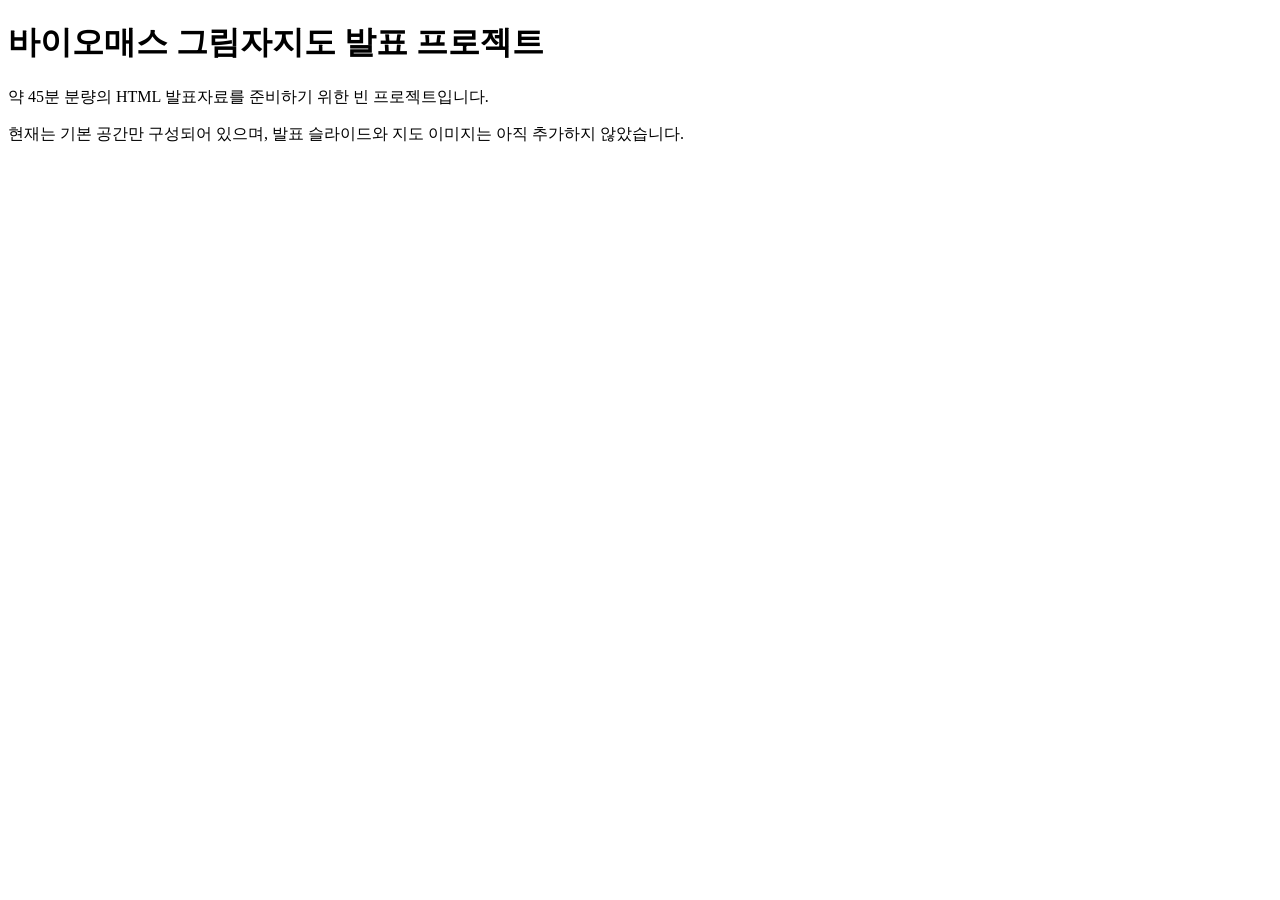
==== index.html @ 370b078d "chore: initialize empty presentation project" ====
<!doctype html>
<html lang="ko">
<head>
  <meta charset="utf-8">
  <meta name="viewport" content="width=device-width, initial-scale=1">
  <title>바이오매스 그림자지도 발표 프로젝트</title>
</head>
<body>
  <main>
    <h1>바이오매스 그림자지도 발표 프로젝트</h1>
    <p>약 45분 분량의 HTML 발표자료를 준비하기 위한 빈 프로젝트입니다.</p>
    <p>현재는 기본 공간만 구성되어 있으며, 발표 슬라이드와 지도 이미지는 아직 추가하지 않았습니다.</p>
  </main>
</body>
</html>
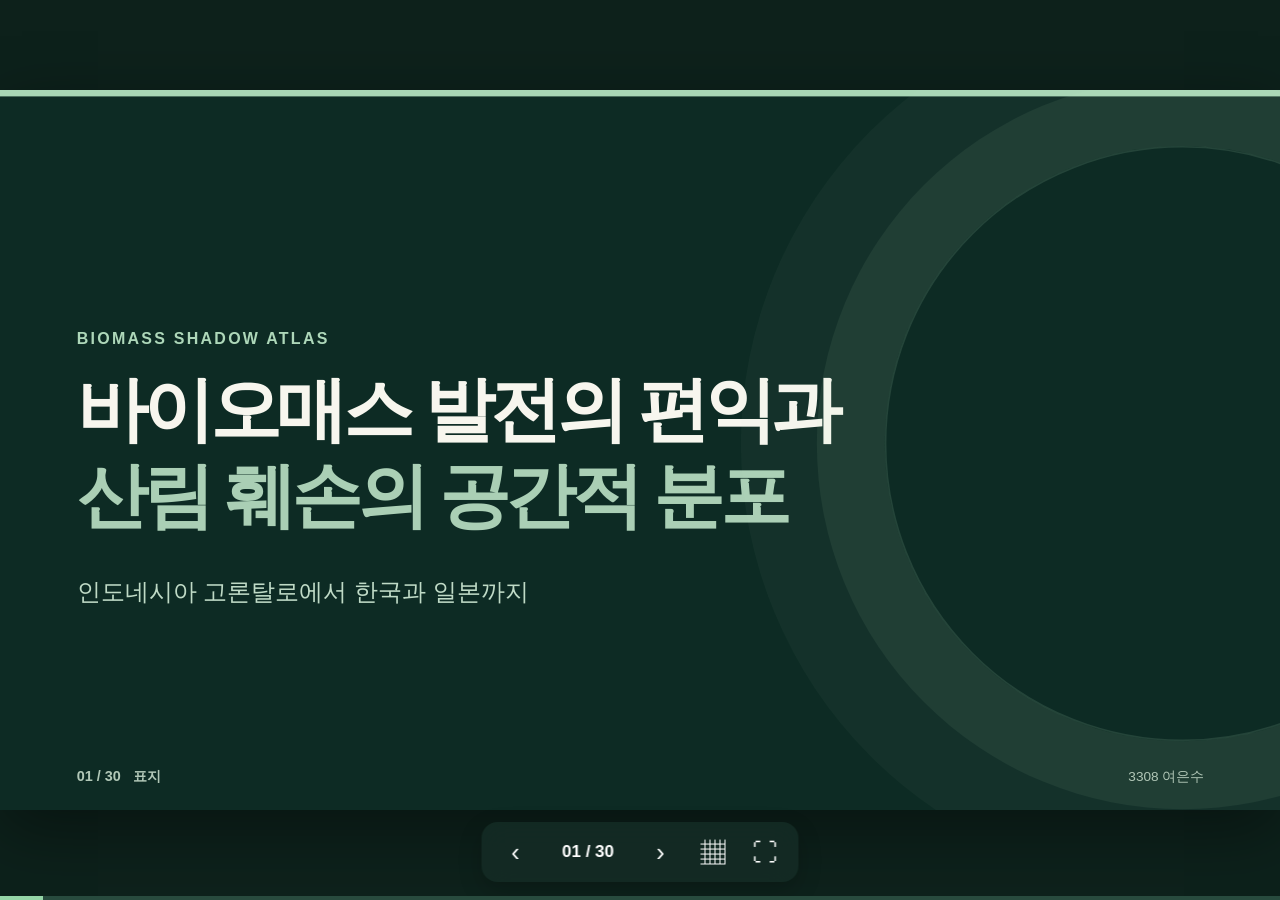
==== commit b0566b82: "wirte ppt" ====
--- a/index.html
+++ b/index.html
@@ -1,15 +1 @@
-<!doctype html>
-<html lang="ko">
-<head>
-  <meta charset="utf-8">
-  <meta name="viewport" content="width=device-width, initial-scale=1">
-  <title>바이오매스 그림자지도 발표 프로젝트</title>
-</head>
-<body>
-  <main>
-    <h1>바이오매스 그림자지도 발표 프로젝트</h1>
-    <p>약 45분 분량의 HTML 발표자료를 준비하기 위한 빈 프로젝트입니다.</p>
-    <p>현재는 기본 공간만 구성되어 있으며, 발표 슬라이드와 지도 이미지는 아직 추가하지 않았습니다.</p>
-  </main>
-</body>
-</html>
+<!doctype html><html lang="ko"><head><meta charset="utf-8"><meta name="viewport" content="width=device-width,initial-scale=1"><meta name="theme-color" content="#102e26"><title>바이오매스 발전의 편익과 산림 훼손의 공간적 분포</title><link rel="stylesheet" href="css/presentation.css"></head><body><main id="stage"><div id="deck" aria-live="polite"></div></main><nav id="nav" aria-label="슬라이드 이동"><button id="prev" title="이전 슬라이드" aria-label="이전">‹</button><span id="counter">01 / 30</span><button id="next" title="다음 슬라이드" aria-label="다음">›</button><button id="all" title="슬라이드 목록 (O)" aria-label="슬라이드 목록">▦</button><button id="fullscreen" title="전체화면 (F)" aria-label="전체화면">⛶</button></nav><div id="progress"><div id="bar"></div></div><section id="overview" aria-label="슬라이드 목록"><header><span>전체 슬라이드</span><button id="close" aria-label="닫기">닫기 ×</button></header><div id="tiles"></div></section><script src="js/slides.js"></script><script src="js/presentation.js"></script></body></html>
--- a/css/presentation.css
+++ b/css/presentation.css
@@ -0,0 +1 @@
+:root{--u:8px;--forest:#164b3b;--night:#0d2b24;--paper:#f6f7f2;--ink:#17372e;--muted:#64796e;--border:#dce7de;--orange:#bb6647;--blue:#437f9c}*{box-sizing:border-box}html,body{width:100%;height:100%;margin:0;overflow:hidden}body{background:#0d211b;font-family:Pretendard,"Noto Sans KR","Malgun Gothic",sans-serif;color:var(--ink)}button{font:inherit}#stage{width:1600px;height:900px;position:absolute;left:50%;top:50%;transform:translate(-50%,-50%) scale(var(--scale,1));transform-origin:center;background:var(--paper);overflow:hidden;box-shadow:0 24px 80px #0006}#deck{height:100%;position:relative}.slide{position:absolute;inset:0;visibility:hidden;opacity:0;transform:translateX(24px);transition:opacity .3s,transform .3s,visibility .3s;background:var(--paper);overflow:hidden}.slide.active{visibility:visible;opacity:1;transform:none;z-index:1}.slide::before{content:"";position:absolute;left:0;right:0;top:0;height:8px;background:var(--forest)}.slide.dark{color:#f7f6ee;background:var(--night)}.slide.dark::before{background:#a8d6b5}.inner{height:100%;padding:72px 96px 64px;display:flex;flex-direction:column}.eyebrow{font-size:20px;letter-spacing:.14em;font-weight:800;color:var(--forest);margin-bottom:24px}.dark .eyebrow{color:#add7b9}.title{font-size:60px;line-height:1.17;letter-spacing:-.05em;font-weight:850;margin:0}.subtitle{font-size:28px;line-height:1.42;color:var(--muted);margin:24px 0 0}.dark .subtitle{color:#bbd3c2}.content{flex:1;min-height:0;display:flex;flex-direction:column;justify-content:center;margin-top:40px}.foot{position:absolute;left:96px;bottom:30px;font-size:18px;color:#73897d;font-weight:650}.source{position:absolute;bottom:30px;right:96px;font-size:17px;color:#7e8c83;text-align:right}.dark .foot,.dark .source{color:#b1c7b7}.big{font-size:88px;font-weight:850;line-height:1.23;letter-spacing:-.055em}.big.small{font-size:72px}.orange{color:var(--orange)}.dark .orange{color:#f0ac81}.green{color:var(--forest)}.dark .green{color:#b7ddb9}.grid{display:grid;gap:24px}.cols2{grid-template-columns:repeat(2,minmax(0,1fr))}.cols3{grid-template-columns:repeat(3,minmax(0,1fr))}.cols4{grid-template-columns:repeat(4,minmax(0,1fr))}.card{background:white;border:2px solid var(--border);border-radius:24px;padding:36px;min-height:204px;display:flex;flex-direction:column;justify-content:space-between}.card h3{font-size:34px;margin:0 0 24px;line-height:1.25;letter-spacing:-.035em}.card p{font-size:26px;line-height:1.38;color:var(--muted);margin:0}.card .value{font-size:80px;letter-spacing:-.06em;font-weight:850;color:var(--forest)}.card.em{background:var(--forest);color:white;border-color:var(--forest)}.card.em p,.card.em .value{color:#f4f7ef}.card .small{font-size:19px;font-weight:700;color:#758d80}.dark .card{background:#20483c;border-color:#406454}.dark .card p{color:#bed8c6}.two{display:grid;grid-template-columns:1fr 1fr;gap:32px;height:100%;min-height:0}.two.wide{grid-template-columns:1.25fr .75fr}.panel{border-radius:24px;padding:40px;background:#e7efe7;display:flex;flex-direction:column;justify-content:center;gap:24px}.panel.white{background:white;border:2px solid var(--border)}.panel.darkpanel{background:#245042;color:white}.panel h3{font-size:38px;margin:0;letter-spacing:-.04em}.panel p{font-size:29px;line-height:1.45;margin:0}.panel .tag{font-size:21px;font-weight:800;color:var(--forest)}.panel.darkpanel .tag{color:#afd5bc}.dark .panel{background:#245244}.dark .panel.white{background:#20473b}.dark .panel p{color:#d1dfd2}.figure{height:100%;min-height:0;border-radius:24px;position:relative;overflow:hidden;background:#e2eee3;border:2px solid #cee0d1}.figure img{position:absolute;width:100%;height:100%;inset:0;object-fit:contain;background:#fff;display:none}.figure.loaded img{display:block}.figure.loaded .fallback{display:none}.fallback{height:100%;display:flex;flex-direction:column;justify-content:center;align-items:center;padding:48px;gap:32px;background:radial-gradient(circle at 30% 30%,#e7f1e4 0%,#c9e1d0 70%,#bcd6c4 100%);text-align:center}.fallback .mapmark{font-size:88px;line-height:1}.fallback b{font-size:38px;letter-spacing:-.04em}.fallback small{font-size:23px;color:#557965;line-height:1.4}.maparea{display:grid;grid-template-columns:1.35fr .65fr;gap:32px;flex:1;min-height:0}.maparea .stack{display:flex;flex-direction:column;justify-content:center;gap:24px}.stack .card{min-height:170px;padding:30px}.stack .card h3{font-size:32px;margin:0 0 16px}.stack .card p{font-size:25px}.route{display:flex;align-items:center;justify-content:space-around;gap:18px;width:100%;font-size:25px}.route span{background:#fff;border-radius:16px;padding:24px 28px;font-weight:850;box-shadow:0 8px 20px #2a634624}.route i{width:90px;height:0;border-top:6px dashed var(--blue);position:relative}.route i:after{content:"";border:12px solid transparent;border-left-color:var(--blue);position:absolute;right:-19px;top:-15px}.steps{display:flex;gap:16px;align-items:stretch}.steps .card{flex:1;padding:28px 22px;min-height:230px}.steps h3{font-size:29px}.steps p{font-size:22px}.step-arrow{align-self:center;font-size:32px;color:var(--orange)}.question{display:flex;align-items:center;border-bottom:2px solid var(--border);padding:20px 0;gap:32px}.question b{color:var(--orange);font-size:29px;min-width:65px}.question span{font-size:37px;font-weight:750;line-height:1.3}.lead{font-size:36px;font-weight:720;line-height:1.43;letter-spacing:-.03em}.ribbon{background:#d8e8dc;border-left:8px solid var(--forest);border-radius:0 18px 18px 0;padding:32px;font-size:30px;font-weight:750}.compare{display:grid;grid-template-columns:1fr 96px 1fr;gap:16px;height:100%;align-items:center}.compare .versus{text-align:center;font-size:44px;color:var(--orange);font-weight:900}.compare .panel{height:100%}.compare .panel p{font-size:32px}.statline{display:flex;gap:24px;align-items:stretch}.statline .card{flex:1;min-height:250px}.timebar{display:grid;grid-template-columns:230px 1fr;gap:24px;align-items:center;margin:18px 0}.timebar .label{font-size:28px;font-weight:800}.timebar .bar{padding:24px 32px;background:#dae9dd;border-radius:16px;font-size:27px;font-weight:750}.timebar:nth-child(even) .bar{background:#f2e0d1}.table{display:grid;grid-template-columns:1.1fr 1fr 1fr;gap:6px;border-radius:18px;overflow:hidden;background:#c5d8cc;border:6px solid #c5d8cc}.table>div{padding:23px 30px;background:white;font-size:27px;display:flex;align-items:center}.table .head{background:var(--forest);color:#fff;font-weight:850}.table .key{font-weight:800}.policy{display:grid;grid-template-columns:100px 1fr;gap:24px;align-items:center;background:#fff;border-radius:20px;border:2px solid var(--border);padding:26px 32px;margin-bottom:16px}.policy b{width:70px;height:70px;display:grid;place-items:center;background:#dcece0;border-radius:50%;font-size:28px;color:var(--forest)}.policy span{font-size:32px;font-weight:770}.cycle{display:grid;grid-template-columns:repeat(4,1fr);gap:20px}.cycle>div{background:#fff;border:2px solid var(--border);border-radius:20px;padding:40px 20px;text-align:center;font-size:29px;font-weight:790}.cycle small{display:block;font-size:23px;color:var(--muted);margin-top:22px}.numline{font-size:115px;font-weight:900;color:var(--forest);letter-spacing:-.07em}.dark .numline{color:#bfdec6}.ending{display:flex;justify-content:center;flex-direction:column;height:100%}.ending .big{max-width:1300px}.cover{height:100%;display:flex;flex-direction:column;justify-content:center}.cover h1{font-size:89px;line-height:1.2;letter-spacing:-.067em;margin:0;max-width:1300px}.cover p{font-size:30px;margin:48px 0 0;color:#bfdac6}.cover:after{content:"";position:absolute;width:740px;height:740px;border-radius:50%;border:2px solid #b9e5c422;right:-250px;top:70px;box-shadow:0 0 0 85px #b9e5c411,0 0 0 180px #b9e5c409}.graph{height:100%;border-radius:24px;background:#fff;border:2px solid var(--border);padding:24px}.graph svg{width:100%;height:100%}.graph text{font:24px sans-serif;fill:#557665}.graph .axis{stroke:#8ba698;stroke-width:3}.graph .line1{fill:none;stroke:#bf7251;stroke-width:8}.graph .line2{fill:none;stroke:#2f8873;stroke-width:8}.graph .gridline{stroke:#dce4dc;stroke-width:2;stroke-dasharray:6 12}#nav{position:fixed;z-index:1000;bottom:18px;left:50%;transform:translateX(-50%);display:flex;align-items:center;gap:8px;padding:8px 12px;background:#142b25e8;color:white;border-radius:16px;backdrop-filter:blur(15px);box-shadow:0 8px 24px #0003}#nav button{width:44px;height:44px;border:0;border-radius:10px;background:transparent;color:#fff;font-size:25px;cursor:pointer}#nav button:hover{background:#ffffff26}#counter{font-size:17px;font-weight:750;min-width:85px;text-align:center;font-variant-numeric:tabular-nums}#progress{position:fixed;bottom:0;width:100%;height:4px;background:#284b3e;z-index:1001}#bar{height:100%;width:0;background:#95d5a7;transition:width .2s}#overview{position:fixed;inset:0;display:none;z-index:2000;background:#0e251fea;overflow:auto;padding:50px 65px}#overview.open{display:block}#overview>header{display:flex;align-items:center;justify-content:space-between;color:#fff;margin-bottom:30px;font-size:28px;font-weight:800}#tiles{display:grid;grid-template-columns:repeat(auto-fit,minmax(245px,1fr));gap:16px}.tile{border:2px solid transparent;background:#f5f7f1;border-radius:16px;padding:20px;min-height:135px;text-align:left;cursor:pointer;font-size:23px;font-weight:780;color:var(--ink)}.tile span{display:block;font-size:18px;color:var(--orange);margin-bottom:12px}.tile.selected{border-color:#df9b6f}@media(prefers-reduced-motion:reduce){.slide,#bar{transition:none}}@media print{@page{size:16in 9in;margin:0}html,body{overflow:visible;background:white}#stage{position:static;transform:none!important;width:1600px;height:auto;overflow:visible;box-shadow:none}#deck{height:auto}.slide{position:relative;visibility:visible;opacity:1;transform:none;page-break-after:always;break-after:page;width:1600px;height:900px;print-color-adjust:exact;-webkit-print-color-adjust:exact}#nav,#progress,#overview{display:none!important}}
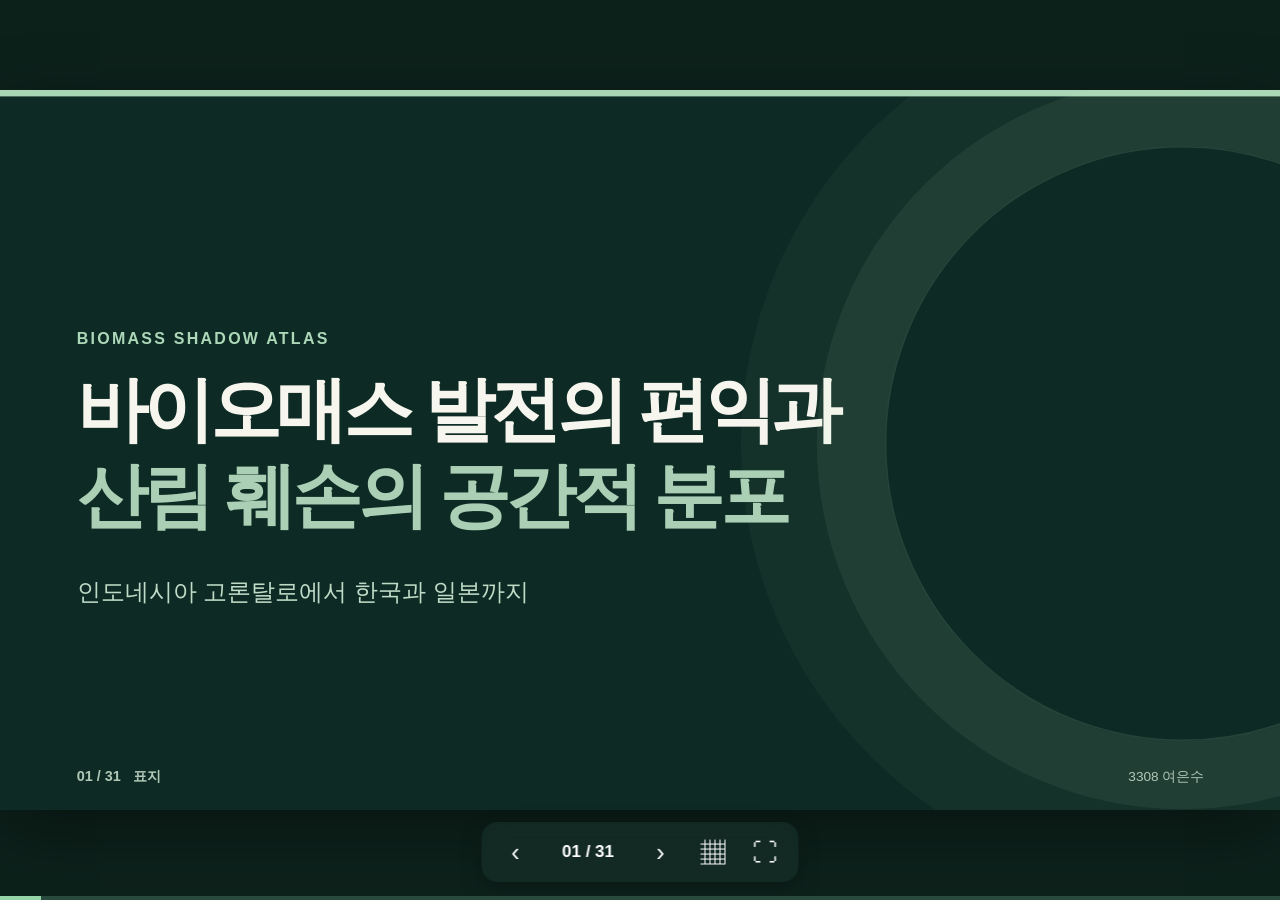
==== commit bdce2609: "Explain presentation evidence and add references" ====
--- a/index.html
+++ b/index.html
@@ -1 +1 @@
-<!doctype html><html lang="ko"><head><meta charset="utf-8"><meta name="viewport" content="width=device-width,initial-scale=1"><meta name="theme-color" content="#102e26"><title>바이오매스 발전의 편익과 산림 훼손의 공간적 분포</title><link rel="stylesheet" href="css/presentation.css"></head><body><main id="stage"><div id="deck" aria-live="polite"></div></main><nav id="nav" aria-label="슬라이드 이동"><button id="prev" title="이전 슬라이드" aria-label="이전">‹</button><span id="counter">01 / 30</span><button id="next" title="다음 슬라이드" aria-label="다음">›</button><button id="all" title="슬라이드 목록 (O)" aria-label="슬라이드 목록">▦</button><button id="fullscreen" title="전체화면 (F)" aria-label="전체화면">⛶</button></nav><div id="progress"><div id="bar"></div></div><section id="overview" aria-label="슬라이드 목록"><header><span>전체 슬라이드</span><button id="close" aria-label="닫기">닫기 ×</button></header><div id="tiles"></div></section><script src="js/slides.js"></script><script src="js/presentation.js"></script></body></html>
+<!doctype html><html lang="ko"><head><meta charset="utf-8"><meta name="viewport" content="width=device-width,initial-scale=1"><meta name="theme-color" content="#102e26"><title>바이오매스 발전의 편익과 산림 훼손의 공간적 분포</title><link rel="stylesheet" href="css/presentation.css"></head><body><main id="stage"><div id="deck" aria-live="polite"></div></main><nav id="nav" aria-label="슬라이드 이동"><button id="prev" title="이전 슬라이드" aria-label="이전">‹</button><span id="counter">01 / 31</span><button id="next" title="다음 슬라이드" aria-label="다음">›</button><button id="all" title="슬라이드 목록 (O)" aria-label="슬라이드 목록">▦</button><button id="fullscreen" title="전체화면 (F)" aria-label="전체화면">⛶</button></nav><div id="progress"><div id="bar"></div></div><section id="overview" aria-label="슬라이드 목록"><header><span>전체 슬라이드</span><button id="close" aria-label="닫기">닫기 ×</button></header><div id="tiles"></div></section><script src="js/slides.js"></script><script src="js/presentation.js"></script></body></html>
--- a/css/presentation.css
+++ b/css/presentation.css
@@ -1 +1,51 @@
 :root{--u:8px;--forest:#164b3b;--night:#0d2b24;--paper:#f6f7f2;--ink:#17372e;--muted:#64796e;--border:#dce7de;--orange:#bb6647;--blue:#437f9c}*{box-sizing:border-box}html,body{width:100%;height:100%;margin:0;overflow:hidden}body{background:#0d211b;font-family:Pretendard,"Noto Sans KR","Malgun Gothic",sans-serif;color:var(--ink)}button{font:inherit}#stage{width:1600px;height:900px;position:absolute;left:50%;top:50%;transform:translate(-50%,-50%) scale(var(--scale,1));transform-origin:center;background:var(--paper);overflow:hidden;box-shadow:0 24px 80px #0006}#deck{height:100%;position:relative}.slide{position:absolute;inset:0;visibility:hidden;opacity:0;transform:translateX(24px);transition:opacity .3s,transform .3s,visibility .3s;background:var(--paper);overflow:hidden}.slide.active{visibility:visible;opacity:1;transform:none;z-index:1}.slide::before{content:"";position:absolute;left:0;right:0;top:0;height:8px;background:var(--forest)}.slide.dark{color:#f7f6ee;background:var(--night)}.slide.dark::before{background:#a8d6b5}.inner{height:100%;padding:72px 96px 64px;display:flex;flex-direction:column}.eyebrow{font-size:20px;letter-spacing:.14em;font-weight:800;color:var(--forest);margin-bottom:24px}.dark .eyebrow{color:#add7b9}.title{font-size:60px;line-height:1.17;letter-spacing:-.05em;font-weight:850;margin:0}.subtitle{font-size:28px;line-height:1.42;color:var(--muted);margin:24px 0 0}.dark .subtitle{color:#bbd3c2}.content{flex:1;min-height:0;display:flex;flex-direction:column;justify-content:center;margin-top:40px}.foot{position:absolute;left:96px;bottom:30px;font-size:18px;color:#73897d;font-weight:650}.source{position:absolute;bottom:30px;right:96px;font-size:17px;color:#7e8c83;text-align:right}.dark .foot,.dark .source{color:#b1c7b7}.big{font-size:88px;font-weight:850;line-height:1.23;letter-spacing:-.055em}.big.small{font-size:72px}.orange{color:var(--orange)}.dark .orange{color:#f0ac81}.green{color:var(--forest)}.dark .green{color:#b7ddb9}.grid{display:grid;gap:24px}.cols2{grid-template-columns:repeat(2,minmax(0,1fr))}.cols3{grid-template-columns:repeat(3,minmax(0,1fr))}.cols4{grid-template-columns:repeat(4,minmax(0,1fr))}.card{background:white;border:2px solid var(--border);border-radius:24px;padding:36px;min-height:204px;display:flex;flex-direction:column;justify-content:space-between}.card h3{font-size:34px;margin:0 0 24px;line-height:1.25;letter-spacing:-.035em}.card p{font-size:26px;line-height:1.38;color:var(--muted);margin:0}.card .value{font-size:80px;letter-spacing:-.06em;font-weight:850;color:var(--forest)}.card.em{background:var(--forest);color:white;border-color:var(--forest)}.card.em p,.card.em .value{color:#f4f7ef}.card .small{font-size:19px;font-weight:700;color:#758d80}.dark .card{background:#20483c;border-color:#406454}.dark .card p{color:#bed8c6}.two{display:grid;grid-template-columns:1fr 1fr;gap:32px;height:100%;min-height:0}.two.wide{grid-template-columns:1.25fr .75fr}.panel{border-radius:24px;padding:40px;background:#e7efe7;display:flex;flex-direction:column;justify-content:center;gap:24px}.panel.white{background:white;border:2px solid var(--border)}.panel.darkpanel{background:#245042;color:white}.panel h3{font-size:38px;margin:0;letter-spacing:-.04em}.panel p{font-size:29px;line-height:1.45;margin:0}.panel .tag{font-size:21px;font-weight:800;color:var(--forest)}.panel.darkpanel .tag{color:#afd5bc}.dark .panel{background:#245244}.dark .panel.white{background:#20473b}.dark .panel p{color:#d1dfd2}.figure{height:100%;min-height:0;border-radius:24px;position:relative;overflow:hidden;background:#e2eee3;border:2px solid #cee0d1}.figure img{position:absolute;width:100%;height:100%;inset:0;object-fit:contain;background:#fff;display:none}.figure.loaded img{display:block}.figure.loaded .fallback{display:none}.fallback{height:100%;display:flex;flex-direction:column;justify-content:center;align-items:center;padding:48px;gap:32px;background:radial-gradient(circle at 30% 30%,#e7f1e4 0%,#c9e1d0 70%,#bcd6c4 100%);text-align:center}.fallback .mapmark{font-size:88px;line-height:1}.fallback b{font-size:38px;letter-spacing:-.04em}.fallback small{font-size:23px;color:#557965;line-height:1.4}.maparea{display:grid;grid-template-columns:1.35fr .65fr;gap:32px;flex:1;min-height:0}.maparea .stack{display:flex;flex-direction:column;justify-content:center;gap:24px}.stack .card{min-height:170px;padding:30px}.stack .card h3{font-size:32px;margin:0 0 16px}.stack .card p{font-size:25px}.route{display:flex;align-items:center;justify-content:space-around;gap:18px;width:100%;font-size:25px}.route span{background:#fff;border-radius:16px;padding:24px 28px;font-weight:850;box-shadow:0 8px 20px #2a634624}.route i{width:90px;height:0;border-top:6px dashed var(--blue);position:relative}.route i:after{content:"";border:12px solid transparent;border-left-color:var(--blue);position:absolute;right:-19px;top:-15px}.steps{display:flex;gap:16px;align-items:stretch}.steps .card{flex:1;padding:28px 22px;min-height:230px}.steps h3{font-size:29px}.steps p{font-size:22px}.step-arrow{align-self:center;font-size:32px;color:var(--orange)}.question{display:flex;align-items:center;border-bottom:2px solid var(--border);padding:20px 0;gap:32px}.question b{color:var(--orange);font-size:29px;min-width:65px}.question span{font-size:37px;font-weight:750;line-height:1.3}.lead{font-size:36px;font-weight:720;line-height:1.43;letter-spacing:-.03em}.ribbon{background:#d8e8dc;border-left:8px solid var(--forest);border-radius:0 18px 18px 0;padding:32px;font-size:30px;font-weight:750}.compare{display:grid;grid-template-columns:1fr 96px 1fr;gap:16px;height:100%;align-items:center}.compare .versus{text-align:center;font-size:44px;color:var(--orange);font-weight:900}.compare .panel{height:100%}.compare .panel p{font-size:32px}.statline{display:flex;gap:24px;align-items:stretch}.statline .card{flex:1;min-height:250px}.timebar{display:grid;grid-template-columns:230px 1fr;gap:24px;align-items:center;margin:18px 0}.timebar .label{font-size:28px;font-weight:800}.timebar .bar{padding:24px 32px;background:#dae9dd;border-radius:16px;font-size:27px;font-weight:750}.timebar:nth-child(even) .bar{background:#f2e0d1}.table{display:grid;grid-template-columns:1.1fr 1fr 1fr;gap:6px;border-radius:18px;overflow:hidden;background:#c5d8cc;border:6px solid #c5d8cc}.table>div{padding:23px 30px;background:white;font-size:27px;display:flex;align-items:center}.table .head{background:var(--forest);color:#fff;font-weight:850}.table .key{font-weight:800}.policy{display:grid;grid-template-columns:100px 1fr;gap:24px;align-items:center;background:#fff;border-radius:20px;border:2px solid var(--border);padding:26px 32px;margin-bottom:16px}.policy b{width:70px;height:70px;display:grid;place-items:center;background:#dcece0;border-radius:50%;font-size:28px;color:var(--forest)}.policy span{font-size:32px;font-weight:770}.cycle{display:grid;grid-template-columns:repeat(4,1fr);gap:20px}.cycle>div{background:#fff;border:2px solid var(--border);border-radius:20px;padding:40px 20px;text-align:center;font-size:29px;font-weight:790}.cycle small{display:block;font-size:23px;color:var(--muted);margin-top:22px}.numline{font-size:115px;font-weight:900;color:var(--forest);letter-spacing:-.07em}.dark .numline{color:#bfdec6}.ending{display:flex;justify-content:center;flex-direction:column;height:100%}.ending .big{max-width:1300px}.cover{height:100%;display:flex;flex-direction:column;justify-content:center}.cover h1{font-size:89px;line-height:1.2;letter-spacing:-.067em;margin:0;max-width:1300px}.cover p{font-size:30px;margin:48px 0 0;color:#bfdac6}.cover:after{content:"";position:absolute;width:740px;height:740px;border-radius:50%;border:2px solid #b9e5c422;right:-250px;top:70px;box-shadow:0 0 0 85px #b9e5c411,0 0 0 180px #b9e5c409}.graph{height:100%;border-radius:24px;background:#fff;border:2px solid var(--border);padding:24px}.graph svg{width:100%;height:100%}.graph text{font:24px sans-serif;fill:#557665}.graph .axis{stroke:#8ba698;stroke-width:3}.graph .line1{fill:none;stroke:#bf7251;stroke-width:8}.graph .line2{fill:none;stroke:#2f8873;stroke-width:8}.graph .gridline{stroke:#dce4dc;stroke-width:2;stroke-dasharray:6 12}#nav{position:fixed;z-index:1000;bottom:18px;left:50%;transform:translateX(-50%);display:flex;align-items:center;gap:8px;padding:8px 12px;background:#142b25e8;color:white;border-radius:16px;backdrop-filter:blur(15px);box-shadow:0 8px 24px #0003}#nav button{width:44px;height:44px;border:0;border-radius:10px;background:transparent;color:#fff;font-size:25px;cursor:pointer}#nav button:hover{background:#ffffff26}#counter{font-size:17px;font-weight:750;min-width:85px;text-align:center;font-variant-numeric:tabular-nums}#progress{position:fixed;bottom:0;width:100%;height:4px;background:#284b3e;z-index:1001}#bar{height:100%;width:0;background:#95d5a7;transition:width .2s}#overview{position:fixed;inset:0;display:none;z-index:2000;background:#0e251fea;overflow:auto;padding:50px 65px}#overview.open{display:block}#overview>header{display:flex;align-items:center;justify-content:space-between;color:#fff;margin-bottom:30px;font-size:28px;font-weight:800}#tiles{display:grid;grid-template-columns:repeat(auto-fit,minmax(245px,1fr));gap:16px}.tile{border:2px solid transparent;background:#f5f7f1;border-radius:16px;padding:20px;min-height:135px;text-align:left;cursor:pointer;font-size:23px;font-weight:780;color:var(--ink)}.tile span{display:block;font-size:18px;color:var(--orange);margin-bottom:12px}.tile.selected{border-color:#df9b6f}@media(prefers-reduced-motion:reduce){.slide,#bar{transition:none}}@media print{@page{size:16in 9in;margin:0}html,body{overflow:visible;background:white}#stage{position:static;transform:none!important;width:1600px;height:auto;overflow:visible;box-shadow:none}#deck{height:auto}.slide{position:relative;visibility:visible;opacity:1;transform:none;page-break-after:always;break-after:page;width:1600px;height:900px;print-color-adjust:exact;-webkit-print-color-adjust:exact}#nav,#progress,#overview{display:none!important}}
+
+/* Maps retain their original 16:9 canvas and all map labels. */
+.figure{margin:0;min-width:0;background:#f5f2e9}
+.figure img{background:#f5f2e9}
+.mapframe{flex:1;min-height:0;display:flex;flex-direction:column;gap:16px}
+.mapframe>.figure{flex:1}
+.material-caption{display:grid;gap:8px;font-size:26px;line-height:1.4;text-align:center}
+.material-caption p{margin:0}
+.material-caption b{color:var(--forest);margin-right:8px}
+.graph{flex:1;min-height:0}
+.graph+.material-caption{margin-top:16px}
+.maptabs{display:flex;gap:16px;justify-content:center}
+.maptabs button{border:2px solid var(--forest);border-radius:8px;padding:8px 24px;font-size:28px;font-weight:750;background:white;color:var(--forest);cursor:pointer}
+.maptabs button[aria-pressed="true"]{background:var(--forest);color:white}
+.maptabs button:focus-visible{outline:4px solid var(--orange);outline-offset:4px}
+.mapviews{flex:1;min-height:0;position:relative}
+.mapview{height:100%}
+.mapview[hidden]{display:none}
+.slide:has(.mapframe) .inner{padding:40px 64px 64px}
+.slide:has(.mapframe) .eyebrow{font-size:24px;margin-bottom:16px}
+.slide:has(.mapframe) .title{font-size:56px}
+.slide:has(.mapframe) .content{margin-top:24px}
+@media print{.maptabs{display:none}.mapviews{display:flex;gap:16px}.mapview,.mapview[hidden]{display:block;flex:1;min-width:0}}
+
+/* Short speaking points: a consistent 8px spacing scale. */
+.bullet-list{display:flex;flex-direction:column;gap:16px;list-style:none;margin:24px 0 0;padding:0;max-width:1280px}
+.bullet-list li{position:relative;padding-left:32px;font-size:29px;line-height:1.38;font-weight:670;letter-spacing:-.025em}
+.bullet-list li::before{content:"-";position:absolute;left:0;top:0;color:var(--orange);font-weight:850}
+.bullet-list.inline{display:grid;grid-template-columns:1fr 1fr;column-gap:48px;row-gap:16px;margin-top:24px}
+.bullet-list.compact{gap:16px;margin:0}
+.bullet-list.compact li{font-size:25px;line-height:1.35;padding-left:24px;font-weight:620;color:var(--muted)}
+.bullet-list.panel-list{gap:24px;margin:8px 0 0}
+.bullet-list.panel-list li{font-size:29px;line-height:1.4}
+.panel.darkpanel .bullet-list li{color:#edf5ee}
+.panel.darkpanel .bullet-list li::before{color:#a8d6b5}
+.slide-question{font-size:30px;line-height:1.4;font-weight:800;color:var(--forest);background:#e1ece3;border-left:8px solid var(--forest);border-radius:0 16px 16px 0;padding:24px 32px;margin-top:32px;letter-spacing:-.035em}
+.metric-caption{font-size:26px!important;color:var(--muted)}
+.dark .bullet-list li{color:#e5f0e7}
+.dark .slide-question{background:#234b3c;color:#eaf4eb;border-color:#a8d6b5}
+@media print{.bullet-list,.slide-question{break-inside:avoid}}
+
+.references{display:grid;grid-template-columns:repeat(2,minmax(0,1fr));gap:24px 32px}
+.reference-group{padding:24px 32px;background:#fff;border:2px solid var(--border);border-radius:24px}
+.reference-group h3{margin:0 0 16px;font-size:32px;color:var(--forest)}
+.reference-group ul{display:grid;gap:16px;margin:0;padding:0;list-style:none}
+.reference-group a,.reference-group li span{display:block}
+.references a{color:var(--forest);font-weight:800;text-underline-offset:4px}
+.reference-group a{font-size:26px;line-height:1.3}
+.reference-group li span,.reference-detail{font-size:24px;line-height:1.35;color:var(--muted)}
+.reference-detail{grid-column:1/-1;margin:0;text-align:center}
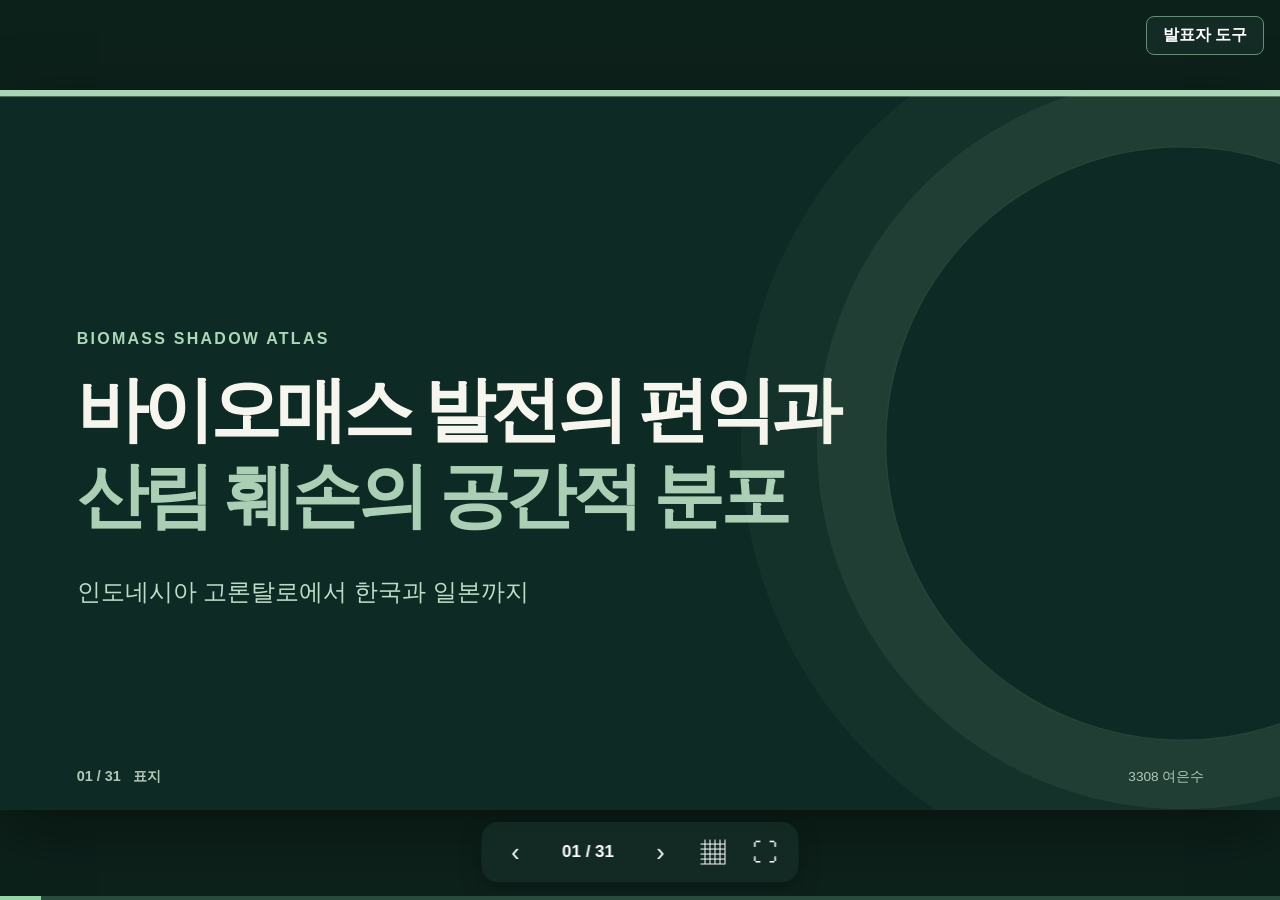
==== commit a24fe38a: "Add synchronized presenter view with local speaker notes" ====
--- a/index.html
+++ b/index.html
@@ -1 +1,31 @@
-<!doctype html><html lang="ko"><head><meta charset="utf-8"><meta name="viewport" content="width=device-width,initial-scale=1"><meta name="theme-color" content="#102e26"><title>바이오매스 발전의 편익과 산림 훼손의 공간적 분포</title><link rel="stylesheet" href="css/presentation.css"></head><body><main id="stage"><div id="deck" aria-live="polite"></div></main><nav id="nav" aria-label="슬라이드 이동"><button id="prev" title="이전 슬라이드" aria-label="이전">‹</button><span id="counter">01 / 31</span><button id="next" title="다음 슬라이드" aria-label="다음">›</button><button id="all" title="슬라이드 목록 (O)" aria-label="슬라이드 목록">▦</button><button id="fullscreen" title="전체화면 (F)" aria-label="전체화면">⛶</button></nav><div id="progress"><div id="bar"></div></div><section id="overview" aria-label="슬라이드 목록"><header><span>전체 슬라이드</span><button id="close" aria-label="닫기">닫기 ×</button></header><div id="tiles"></div></section><script src="js/slides.js"></script><script src="js/presentation.js"></script></body></html>
+<!doctype html>
+<html lang="ko">
+<head>
+  <meta charset="utf-8">
+  <meta name="viewport" content="width=device-width,initial-scale=1">
+  <meta name="theme-color" content="#102e26">
+  <title>바이오매스 발전의 편익과 산림 훼손의 공간적 분포</title>
+  <link rel="stylesheet" href="css/presentation.css?v=presenter-1">
+</head>
+<body>
+  <main id="stage"><div id="deck" aria-live="polite"></div></main>
+  <button id="presenter-launch" type="button" title="발표자 도구 (P)">발표자 도구</button>
+  <div id="presenter-feedback" role="status"></div>
+  <nav id="nav" aria-label="슬라이드 이동">
+    <button id="prev" title="이전 슬라이드" aria-label="이전">‹</button>
+    <span id="counter">01 / 31</span>
+    <button id="next" title="다음 슬라이드" aria-label="다음">›</button>
+    <button id="all" title="슬라이드 목록 (O)" aria-label="슬라이드 목록">▦</button>
+    <button id="fullscreen" title="전체화면 (F)" aria-label="전체화면">⛶</button>
+  </nav>
+  <div id="progress"><div id="bar"></div></div>
+  <section id="overview" aria-label="슬라이드 목록">
+    <header><span>전체 슬라이드</span><button id="close" aria-label="닫기">닫기 ×</button></header>
+    <div id="tiles"></div>
+  </section>
+  <script src="js/slides.js"></script>
+  <script src="js/slide-view.js"></script>
+  <script src="js/presenter-link.js"></script>
+  <script src="js/presentation.js?v=presenter-1"></script>
+</body>
+</html>
--- a/css/presentation.css
+++ b/css/presentation.css
@@ -49,3 +49,26 @@
 .reference-group a{font-size:26px;line-height:1.3}
 .reference-group li span,.reference-detail{font-size:24px;line-height:1.35;color:var(--muted)}
 .reference-detail{grid-column:1/-1;margin:0;text-align:center}
+
+.question small{display:block;margin-top:8px;font-size:26px;line-height:1.4;color:var(--muted)}
+.supply-stages,.discussion-options{margin-top:32px}
+.compare:has(+.slide-question),.two:has(+.slide-question){flex:1;min-height:0}
+.compare+.slide-question,.two+.slide-question,.policy~.slide-question{margin-bottom:40px}
+.policy{padding-block:24px;margin-bottom:8px}
+.discussion-options .card{min-height:152px;padding:24px 32px;gap:8px;justify-content:center}
+
+#presenter-launch{
+  position:fixed;z-index:1002;top:16px;right:16px;
+  border:1px solid #668d7a;border-radius:8px;padding:8px 16px;
+  background:#142b25;color:white;font-weight:750;cursor:pointer;
+}
+#presenter-launch:hover{background:#265041}
+#presenter-launch:focus-visible{outline:3px solid #f0ac81;outline-offset:3px}
+#presenter-feedback{
+  position:fixed;z-index:1002;top:64px;right:16px;max-width:min(420px,calc(100vw - 32px));
+  padding:16px;background:#142b25;color:white;border-radius:8px;line-height:1.5;
+}
+#presenter-feedback:empty{display:none}
+:fullscreen #presenter-launch,:fullscreen #presenter-feedback,
+.presenter-audience:fullscreen #nav,.presenter-audience:fullscreen #progress{display:none}
+@media print{#presenter-launch,#presenter-feedback{display:none}}
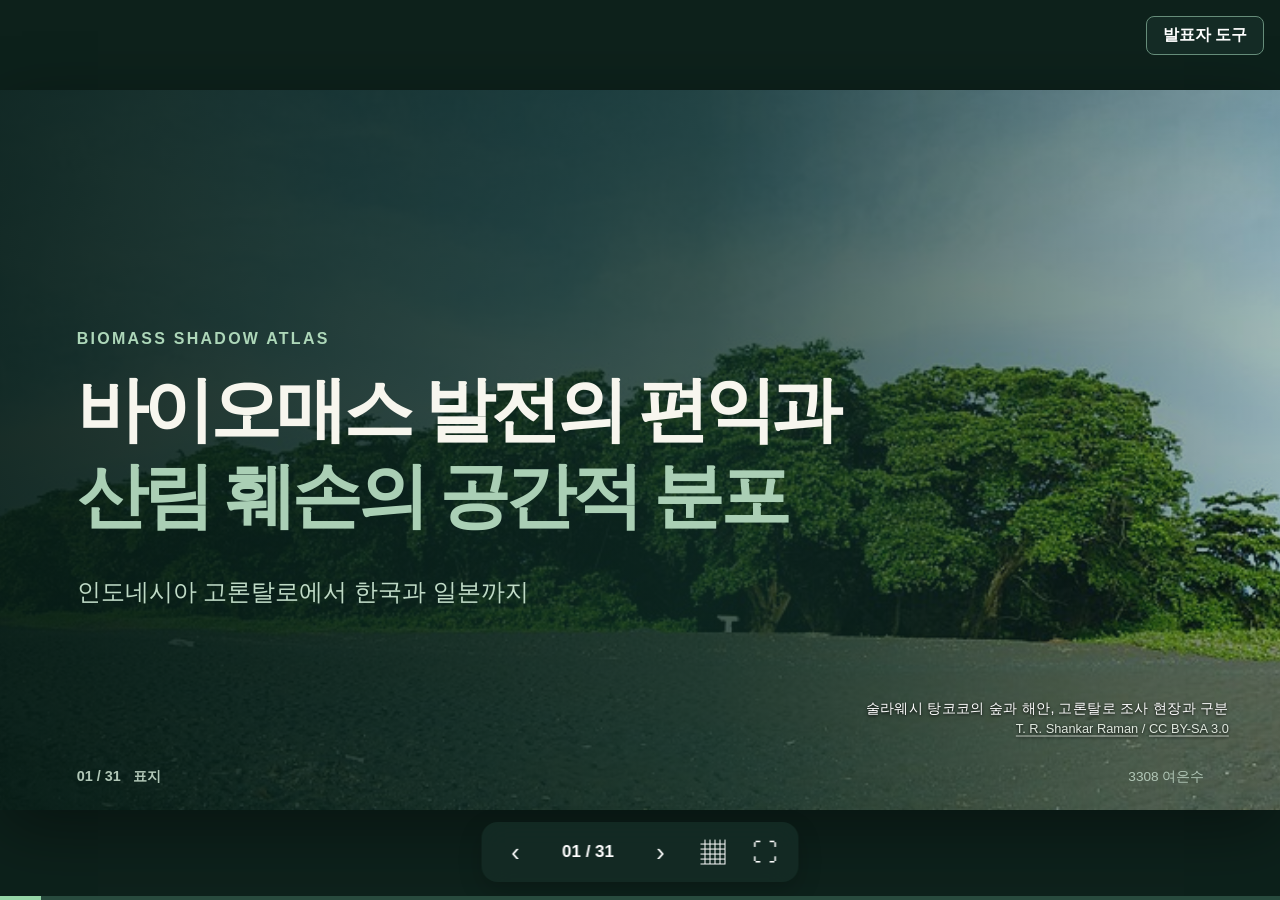
==== commit f467501b: "Add sourced presentation photos and explain terrain-related forest impacts" ====
--- a/index.html
+++ b/index.html
@@ -5,7 +5,8 @@
   <meta name="viewport" content="width=device-width,initial-scale=1">
   <meta name="theme-color" content="#102e26">
   <title>바이오매스 발전의 편익과 산림 훼손의 공간적 분포</title>
-  <link rel="stylesheet" href="css/presentation.css?v=presenter-1">
+  <link rel="stylesheet" href="css/presentation.css?v=motion-1">
+  <link rel="stylesheet" href="css/photo-layout.css?v=photos-1">
 </head>
 <body>
   <main id="stage"><div id="deck" aria-live="polite"></div></main>
@@ -24,8 +25,11 @@
     <div id="tiles"></div>
   </section>
   <script src="js/slides.js"></script>
+  <script src="js/photo-credits.js?v=photos-1"></script>
+  <script src="js/photo-layout.js?v=photos-1"></script>
   <script src="js/slide-view.js"></script>
   <script src="js/presenter-link.js"></script>
-  <script src="js/presentation.js?v=presenter-1"></script>
+  <script src="js/slide-motion.js?v=motion-1"></script>
+  <script src="js/presentation.js?v=motion-1"></script>
 </body>
 </html>
--- a/css/presentation.css
+++ b/css/presentation.css
@@ -1,4 +1,4 @@
-:root{--u:8px;--forest:#164b3b;--night:#0d2b24;--paper:#f6f7f2;--ink:#17372e;--muted:#64796e;--border:#dce7de;--orange:#bb6647;--blue:#437f9c}*{box-sizing:border-box}html,body{width:100%;height:100%;margin:0;overflow:hidden}body{background:#0d211b;font-family:Pretendard,"Noto Sans KR","Malgun Gothic",sans-serif;color:var(--ink)}button{font:inherit}#stage{width:1600px;height:900px;position:absolute;left:50%;top:50%;transform:translate(-50%,-50%) scale(var(--scale,1));transform-origin:center;background:var(--paper);overflow:hidden;box-shadow:0 24px 80px #0006}#deck{height:100%;position:relative}.slide{position:absolute;inset:0;visibility:hidden;opacity:0;transform:translateX(24px);transition:opacity .3s,transform .3s,visibility .3s;background:var(--paper);overflow:hidden}.slide.active{visibility:visible;opacity:1;transform:none;z-index:1}.slide::before{content:"";position:absolute;left:0;right:0;top:0;height:8px;background:var(--forest)}.slide.dark{color:#f7f6ee;background:var(--night)}.slide.dark::before{background:#a8d6b5}.inner{height:100%;padding:72px 96px 64px;display:flex;flex-direction:column}.eyebrow{font-size:20px;letter-spacing:.14em;font-weight:800;color:var(--forest);margin-bottom:24px}.dark .eyebrow{color:#add7b9}.title{font-size:60px;line-height:1.17;letter-spacing:-.05em;font-weight:850;margin:0}.subtitle{font-size:28px;line-height:1.42;color:var(--muted);margin:24px 0 0}.dark .subtitle{color:#bbd3c2}.content{flex:1;min-height:0;display:flex;flex-direction:column;justify-content:center;margin-top:40px}.foot{position:absolute;left:96px;bottom:30px;font-size:18px;color:#73897d;font-weight:650}.source{position:absolute;bottom:30px;right:96px;font-size:17px;color:#7e8c83;text-align:right}.dark .foot,.dark .source{color:#b1c7b7}.big{font-size:88px;font-weight:850;line-height:1.23;letter-spacing:-.055em}.big.small{font-size:72px}.orange{color:var(--orange)}.dark .orange{color:#f0ac81}.green{color:var(--forest)}.dark .green{color:#b7ddb9}.grid{display:grid;gap:24px}.cols2{grid-template-columns:repeat(2,minmax(0,1fr))}.cols3{grid-template-columns:repeat(3,minmax(0,1fr))}.cols4{grid-template-columns:repeat(4,minmax(0,1fr))}.card{background:white;border:2px solid var(--border);border-radius:24px;padding:36px;min-height:204px;display:flex;flex-direction:column;justify-content:space-between}.card h3{font-size:34px;margin:0 0 24px;line-height:1.25;letter-spacing:-.035em}.card p{font-size:26px;line-height:1.38;color:var(--muted);margin:0}.card .value{font-size:80px;letter-spacing:-.06em;font-weight:850;color:var(--forest)}.card.em{background:var(--forest);color:white;border-color:var(--forest)}.card.em p,.card.em .value{color:#f4f7ef}.card .small{font-size:19px;font-weight:700;color:#758d80}.dark .card{background:#20483c;border-color:#406454}.dark .card p{color:#bed8c6}.two{display:grid;grid-template-columns:1fr 1fr;gap:32px;height:100%;min-height:0}.two.wide{grid-template-columns:1.25fr .75fr}.panel{border-radius:24px;padding:40px;background:#e7efe7;display:flex;flex-direction:column;justify-content:center;gap:24px}.panel.white{background:white;border:2px solid var(--border)}.panel.darkpanel{background:#245042;color:white}.panel h3{font-size:38px;margin:0;letter-spacing:-.04em}.panel p{font-size:29px;line-height:1.45;margin:0}.panel .tag{font-size:21px;font-weight:800;color:var(--forest)}.panel.darkpanel .tag{color:#afd5bc}.dark .panel{background:#245244}.dark .panel.white{background:#20473b}.dark .panel p{color:#d1dfd2}.figure{height:100%;min-height:0;border-radius:24px;position:relative;overflow:hidden;background:#e2eee3;border:2px solid #cee0d1}.figure img{position:absolute;width:100%;height:100%;inset:0;object-fit:contain;background:#fff;display:none}.figure.loaded img{display:block}.figure.loaded .fallback{display:none}.fallback{height:100%;display:flex;flex-direction:column;justify-content:center;align-items:center;padding:48px;gap:32px;background:radial-gradient(circle at 30% 30%,#e7f1e4 0%,#c9e1d0 70%,#bcd6c4 100%);text-align:center}.fallback .mapmark{font-size:88px;line-height:1}.fallback b{font-size:38px;letter-spacing:-.04em}.fallback small{font-size:23px;color:#557965;line-height:1.4}.maparea{display:grid;grid-template-columns:1.35fr .65fr;gap:32px;flex:1;min-height:0}.maparea .stack{display:flex;flex-direction:column;justify-content:center;gap:24px}.stack .card{min-height:170px;padding:30px}.stack .card h3{font-size:32px;margin:0 0 16px}.stack .card p{font-size:25px}.route{display:flex;align-items:center;justify-content:space-around;gap:18px;width:100%;font-size:25px}.route span{background:#fff;border-radius:16px;padding:24px 28px;font-weight:850;box-shadow:0 8px 20px #2a634624}.route i{width:90px;height:0;border-top:6px dashed var(--blue);position:relative}.route i:after{content:"";border:12px solid transparent;border-left-color:var(--blue);position:absolute;right:-19px;top:-15px}.steps{display:flex;gap:16px;align-items:stretch}.steps .card{flex:1;padding:28px 22px;min-height:230px}.steps h3{font-size:29px}.steps p{font-size:22px}.step-arrow{align-self:center;font-size:32px;color:var(--orange)}.question{display:flex;align-items:center;border-bottom:2px solid var(--border);padding:20px 0;gap:32px}.question b{color:var(--orange);font-size:29px;min-width:65px}.question span{font-size:37px;font-weight:750;line-height:1.3}.lead{font-size:36px;font-weight:720;line-height:1.43;letter-spacing:-.03em}.ribbon{background:#d8e8dc;border-left:8px solid var(--forest);border-radius:0 18px 18px 0;padding:32px;font-size:30px;font-weight:750}.compare{display:grid;grid-template-columns:1fr 96px 1fr;gap:16px;height:100%;align-items:center}.compare .versus{text-align:center;font-size:44px;color:var(--orange);font-weight:900}.compare .panel{height:100%}.compare .panel p{font-size:32px}.statline{display:flex;gap:24px;align-items:stretch}.statline .card{flex:1;min-height:250px}.timebar{display:grid;grid-template-columns:230px 1fr;gap:24px;align-items:center;margin:18px 0}.timebar .label{font-size:28px;font-weight:800}.timebar .bar{padding:24px 32px;background:#dae9dd;border-radius:16px;font-size:27px;font-weight:750}.timebar:nth-child(even) .bar{background:#f2e0d1}.table{display:grid;grid-template-columns:1.1fr 1fr 1fr;gap:6px;border-radius:18px;overflow:hidden;background:#c5d8cc;border:6px solid #c5d8cc}.table>div{padding:23px 30px;background:white;font-size:27px;display:flex;align-items:center}.table .head{background:var(--forest);color:#fff;font-weight:850}.table .key{font-weight:800}.policy{display:grid;grid-template-columns:100px 1fr;gap:24px;align-items:center;background:#fff;border-radius:20px;border:2px solid var(--border);padding:26px 32px;margin-bottom:16px}.policy b{width:70px;height:70px;display:grid;place-items:center;background:#dcece0;border-radius:50%;font-size:28px;color:var(--forest)}.policy span{font-size:32px;font-weight:770}.cycle{display:grid;grid-template-columns:repeat(4,1fr);gap:20px}.cycle>div{background:#fff;border:2px solid var(--border);border-radius:20px;padding:40px 20px;text-align:center;font-size:29px;font-weight:790}.cycle small{display:block;font-size:23px;color:var(--muted);margin-top:22px}.numline{font-size:115px;font-weight:900;color:var(--forest);letter-spacing:-.07em}.dark .numline{color:#bfdec6}.ending{display:flex;justify-content:center;flex-direction:column;height:100%}.ending .big{max-width:1300px}.cover{height:100%;display:flex;flex-direction:column;justify-content:center}.cover h1{font-size:89px;line-height:1.2;letter-spacing:-.067em;margin:0;max-width:1300px}.cover p{font-size:30px;margin:48px 0 0;color:#bfdac6}.cover:after{content:"";position:absolute;width:740px;height:740px;border-radius:50%;border:2px solid #b9e5c422;right:-250px;top:70px;box-shadow:0 0 0 85px #b9e5c411,0 0 0 180px #b9e5c409}.graph{height:100%;border-radius:24px;background:#fff;border:2px solid var(--border);padding:24px}.graph svg{width:100%;height:100%}.graph text{font:24px sans-serif;fill:#557665}.graph .axis{stroke:#8ba698;stroke-width:3}.graph .line1{fill:none;stroke:#bf7251;stroke-width:8}.graph .line2{fill:none;stroke:#2f8873;stroke-width:8}.graph .gridline{stroke:#dce4dc;stroke-width:2;stroke-dasharray:6 12}#nav{position:fixed;z-index:1000;bottom:18px;left:50%;transform:translateX(-50%);display:flex;align-items:center;gap:8px;padding:8px 12px;background:#142b25e8;color:white;border-radius:16px;backdrop-filter:blur(15px);box-shadow:0 8px 24px #0003}#nav button{width:44px;height:44px;border:0;border-radius:10px;background:transparent;color:#fff;font-size:25px;cursor:pointer}#nav button:hover{background:#ffffff26}#counter{font-size:17px;font-weight:750;min-width:85px;text-align:center;font-variant-numeric:tabular-nums}#progress{position:fixed;bottom:0;width:100%;height:4px;background:#284b3e;z-index:1001}#bar{height:100%;width:0;background:#95d5a7;transition:width .2s}#overview{position:fixed;inset:0;display:none;z-index:2000;background:#0e251fea;overflow:auto;padding:50px 65px}#overview.open{display:block}#overview>header{display:flex;align-items:center;justify-content:space-between;color:#fff;margin-bottom:30px;font-size:28px;font-weight:800}#tiles{display:grid;grid-template-columns:repeat(auto-fit,minmax(245px,1fr));gap:16px}.tile{border:2px solid transparent;background:#f5f7f1;border-radius:16px;padding:20px;min-height:135px;text-align:left;cursor:pointer;font-size:23px;font-weight:780;color:var(--ink)}.tile span{display:block;font-size:18px;color:var(--orange);margin-bottom:12px}.tile.selected{border-color:#df9b6f}@media(prefers-reduced-motion:reduce){.slide,#bar{transition:none}}@media print{@page{size:16in 9in;margin:0}html,body{overflow:visible;background:white}#stage{position:static;transform:none!important;width:1600px;height:auto;overflow:visible;box-shadow:none}#deck{height:auto}.slide{position:relative;visibility:visible;opacity:1;transform:none;page-break-after:always;break-after:page;width:1600px;height:900px;print-color-adjust:exact;-webkit-print-color-adjust:exact}#nav,#progress,#overview{display:none!important}}
+:root{--u:8px;--forest:#164b3b;--night:#0d2b24;--paper:#f6f7f2;--ink:#17372e;--muted:#64796e;--border:#dce7de;--orange:#bb6647;--blue:#437f9c}*{box-sizing:border-box}html,body{width:100%;height:100%;margin:0;overflow:hidden}body{background:#0d211b;font-family:Pretendard,"Noto Sans KR","Malgun Gothic",sans-serif;color:var(--ink)}button{font:inherit}#stage{width:1600px;height:900px;position:absolute;left:50%;top:50%;transform:translate(-50%,-50%) scale(var(--scale,1));transform-origin:center;background:var(--paper);overflow:hidden;box-shadow:0 24px 80px #0006}#deck{height:100%;position:relative}.slide{position:absolute;inset:0;visibility:hidden;opacity:0;background:var(--paper);overflow:hidden}.slide.active{visibility:visible;opacity:1;transform:none;z-index:1}.slide.leaving{visibility:visible;opacity:1;pointer-events:none}.slide::before{content:"";position:absolute;left:0;right:0;top:0;height:8px;background:var(--forest)}.slide.dark{color:#f7f6ee;background:var(--night)}.slide.dark::before{background:#a8d6b5}.inner{height:100%;padding:72px 96px 64px;display:flex;flex-direction:column}.eyebrow{font-size:20px;letter-spacing:.14em;font-weight:800;color:var(--forest);margin-bottom:24px}.dark .eyebrow{color:#add7b9}.title{font-size:60px;line-height:1.17;letter-spacing:-.05em;font-weight:850;margin:0}.subtitle{font-size:28px;line-height:1.42;color:var(--muted);margin:24px 0 0}.dark .subtitle{color:#bbd3c2}.content{flex:1;min-height:0;display:flex;flex-direction:column;justify-content:center;margin-top:40px}.foot{position:absolute;left:96px;bottom:30px;font-size:18px;color:#73897d;font-weight:650}.source{position:absolute;bottom:30px;right:96px;font-size:17px;color:#7e8c83;text-align:right}.dark .foot,.dark .source{color:#b1c7b7}.big{font-size:88px;font-weight:850;line-height:1.23;letter-spacing:-.055em}.big.small{font-size:72px}.orange{color:var(--orange)}.dark .orange{color:#f0ac81}.green{color:var(--forest)}.dark .green{color:#b7ddb9}.grid{display:grid;gap:24px}.cols2{grid-template-columns:repeat(2,minmax(0,1fr))}.cols3{grid-template-columns:repeat(3,minmax(0,1fr))}.cols4{grid-template-columns:repeat(4,minmax(0,1fr))}.card{background:white;border:2px solid var(--border);border-radius:24px;padding:36px;min-height:204px;display:flex;flex-direction:column;justify-content:space-between}.card h3{font-size:34px;margin:0 0 24px;line-height:1.25;letter-spacing:-.035em}.card p{font-size:26px;line-height:1.38;color:var(--muted);margin:0}.card .value{font-size:80px;letter-spacing:-.06em;font-weight:850;color:var(--forest)}.card.em{background:var(--forest);color:white;border-color:var(--forest)}.card.em p,.card.em .value{color:#f4f7ef}.card .small{font-size:19px;font-weight:700;color:#758d80}.dark .card{background:#20483c;border-color:#406454}.dark .card p{color:#bed8c6}.two{display:grid;grid-template-columns:1fr 1fr;gap:32px;height:100%;min-height:0}.two.wide{grid-template-columns:1.25fr .75fr}.panel{border-radius:24px;padding:40px;background:#e7efe7;display:flex;flex-direction:column;justify-content:center;gap:24px}.panel.white{background:white;border:2px solid var(--border)}.panel.darkpanel{background:#245042;color:white}.panel h3{font-size:38px;margin:0;letter-spacing:-.04em}.panel p{font-size:29px;line-height:1.45;margin:0}.panel .tag{font-size:21px;font-weight:800;color:var(--forest)}.panel.darkpanel .tag{color:#afd5bc}.dark .panel{background:#245244}.dark .panel.white{background:#20473b}.dark .panel p{color:#d1dfd2}.figure{height:100%;min-height:0;border-radius:24px;position:relative;overflow:hidden;background:#e2eee3;border:2px solid #cee0d1}.figure img{position:absolute;width:100%;height:100%;inset:0;object-fit:contain;background:#fff;display:none}.figure.loaded img{display:block}.figure.loaded .fallback{display:none}.fallback{height:100%;display:flex;flex-direction:column;justify-content:center;align-items:center;padding:48px;gap:32px;background:radial-gradient(circle at 30% 30%,#e7f1e4 0%,#c9e1d0 70%,#bcd6c4 100%);text-align:center}.fallback .mapmark{font-size:88px;line-height:1}.fallback b{font-size:38px;letter-spacing:-.04em}.fallback small{font-size:23px;color:#557965;line-height:1.4}.maparea{display:grid;grid-template-columns:1.35fr .65fr;gap:32px;flex:1;min-height:0}.maparea .stack{display:flex;flex-direction:column;justify-content:center;gap:24px}.stack .card{min-height:170px;padding:30px}.stack .card h3{font-size:32px;margin:0 0 16px}.stack .card p{font-size:25px}.route{display:flex;align-items:center;justify-content:space-around;gap:18px;width:100%;font-size:25px}.route span{background:#fff;border-radius:16px;padding:24px 28px;font-weight:850;box-shadow:0 8px 20px #2a634624}.route i{width:90px;height:0;border-top:6px dashed var(--blue);position:relative}.route i:after{content:"";border:12px solid transparent;border-left-color:var(--blue);position:absolute;right:-19px;top:-15px}.steps{display:flex;gap:16px;align-items:stretch}.steps .card{flex:1;padding:28px 22px;min-height:230px}.steps h3{font-size:29px}.steps p{font-size:22px}.step-arrow{align-self:center;font-size:32px;color:var(--orange)}.question{display:flex;align-items:center;border-bottom:2px solid var(--border);padding:20px 0;gap:32px}.question b{color:var(--orange);font-size:29px;min-width:65px}.question span{font-size:37px;font-weight:750;line-height:1.3}.lead{font-size:36px;font-weight:720;line-height:1.43;letter-spacing:-.03em}.ribbon{background:#d8e8dc;border-left:8px solid var(--forest);border-radius:0 18px 18px 0;padding:32px;font-size:30px;font-weight:750}.compare{display:grid;grid-template-columns:1fr 96px 1fr;gap:16px;height:100%;align-items:center}.compare .versus{text-align:center;font-size:44px;color:var(--orange);font-weight:900}.compare .panel{height:100%}.compare .panel p{font-size:32px}.statline{display:flex;gap:24px;align-items:stretch}.statline .card{flex:1;min-height:250px}.timebar{display:grid;grid-template-columns:230px 1fr;gap:24px;align-items:center;margin:18px 0}.timebar .label{font-size:28px;font-weight:800}.timebar .bar{padding:24px 32px;background:#dae9dd;border-radius:16px;font-size:27px;font-weight:750}.timebar:nth-child(even) .bar{background:#f2e0d1}.table{display:grid;grid-template-columns:1.1fr 1fr 1fr;gap:6px;border-radius:18px;overflow:hidden;background:#c5d8cc;border:6px solid #c5d8cc}.table>div{padding:23px 30px;background:white;font-size:27px;display:flex;align-items:center}.table .head{background:var(--forest);color:#fff;font-weight:850}.table .key{font-weight:800}.policy{display:grid;grid-template-columns:100px 1fr;gap:24px;align-items:center;background:#fff;border-radius:20px;border:2px solid var(--border);padding:26px 32px;margin-bottom:16px}.policy b{width:70px;height:70px;display:grid;place-items:center;background:#dcece0;border-radius:50%;font-size:28px;color:var(--forest)}.policy span{font-size:32px;font-weight:770}.cycle{display:grid;grid-template-columns:repeat(4,1fr);gap:20px}.cycle>div{background:#fff;border:2px solid var(--border);border-radius:20px;padding:40px 20px;text-align:center;font-size:29px;font-weight:790}.cycle small{display:block;font-size:23px;color:var(--muted);margin-top:22px}.numline{font-size:115px;font-weight:900;color:var(--forest);letter-spacing:-.07em}.dark .numline{color:#bfdec6}.ending{display:flex;justify-content:center;flex-direction:column;height:100%}.ending .big{max-width:1300px}.cover{height:100%;display:flex;flex-direction:column;justify-content:center}.cover h1{font-size:89px;line-height:1.2;letter-spacing:-.067em;margin:0;max-width:1300px}.cover p{font-size:30px;margin:48px 0 0;color:#bfdac6}.cover:after{content:"";position:absolute;width:740px;height:740px;border-radius:50%;border:2px solid #b9e5c422;right:-250px;top:70px;box-shadow:0 0 0 85px #b9e5c411,0 0 0 180px #b9e5c409}.graph{height:100%;border-radius:24px;background:#fff;border:2px solid var(--border);padding:24px}.graph svg{width:100%;height:100%}.graph text{font:24px sans-serif;fill:#557665}.graph .axis{stroke:#8ba698;stroke-width:3}.graph .line1{fill:none;stroke:#bf7251;stroke-width:8}.graph .line2{fill:none;stroke:#2f8873;stroke-width:8}.graph .gridline{stroke:#dce4dc;stroke-width:2;stroke-dasharray:6 12}#nav{position:fixed;z-index:1000;bottom:18px;left:50%;transform:translateX(-50%);display:flex;align-items:center;gap:8px;padding:8px 12px;background:#142b25e8;color:white;border-radius:16px;backdrop-filter:blur(15px);box-shadow:0 8px 24px #0003}#nav button{width:44px;height:44px;border:0;border-radius:10px;background:transparent;color:#fff;font-size:25px;cursor:pointer}#nav button:hover{background:#ffffff26}#counter{font-size:17px;font-weight:750;min-width:85px;text-align:center;font-variant-numeric:tabular-nums}#progress{position:fixed;bottom:0;width:100%;height:4px;background:#284b3e;z-index:1001}#bar{height:100%;width:0;background:#95d5a7;transition:width .3s cubic-bezier(0.22,1,0.36,1)}#overview{position:fixed;inset:0;display:none;z-index:2000;background:#0e251fea;overflow:auto;padding:50px 65px}#overview.open{display:block}#overview>header{display:flex;align-items:center;justify-content:space-between;color:#fff;margin-bottom:30px;font-size:28px;font-weight:800}#tiles{display:grid;grid-template-columns:repeat(auto-fit,minmax(245px,1fr));gap:16px}.tile{border:2px solid transparent;background:#f5f7f1;border-radius:16px;padding:20px;min-height:135px;text-align:left;cursor:pointer;font-size:23px;font-weight:780;color:var(--ink)}.tile span{display:block;font-size:18px;color:var(--orange);margin-bottom:12px}.tile.selected{border-color:#df9b6f}@media(prefers-reduced-motion:reduce){.slide,#bar{transition:none}}@media print{@page{size:16in 9in;margin:0}html,body{overflow:visible;background:white}#stage{position:static;transform:none!important;width:1600px;height:auto;overflow:visible;box-shadow:none}#deck{height:auto}.slide{position:relative;visibility:visible!important;opacity:1!important;transform:none!important;page-break-after:always;break-after:page;width:1600px;height:900px;print-color-adjust:exact;-webkit-print-color-adjust:exact}#nav,#progress,#overview{display:none!important}}
 
 /* Maps retain their original 16:9 canvas and all map labels. */
 .figure{margin:0;min-width:0;background:#f5f2e9}
--- a/css/photo-layout.css
+++ b/css/photo-layout.css
@@ -0,0 +1,91 @@
+/* Documentary photographs supplement the existing deck without replacing data. */
+.slide-photo{margin:0;min-width:0;min-height:0;display:flex;flex-direction:column;gap:10px;overflow:hidden}
+.slide-photo img{width:100%;height:100%;min-height:0;flex:1;object-fit:cover;border-radius:16px;display:block}
+.slide-photo figcaption{font-size:21px;line-height:1.3;color:var(--ink);flex-shrink:0}
+.slide-photo figcaption span,.slide-photo figcaption small{display:block}
+.slide-photo figcaption small{font-size:16px;line-height:1.3;margin-top:4px;color:var(--muted)}
+.slide-photo a{color:inherit;text-decoration-thickness:1px;text-underline-offset:3px}
+.photo-panels .panel{padding:24px;gap:16px;justify-content:flex-start}
+.photo-panels .slide-photo{height:280px;flex-shrink:0}
+.photo-panels .panel h3{font-size:36px}
+.photo-panels .panel .bullet-list{gap:14px;margin:0}
+.photo-panels .panel .bullet-list li{font-size:27px}
+.photo-cards .card{padding:24px;gap:16px;justify-content:flex-start;min-height:0}
+.photo-cards .slide-photo{height:250px;flex-shrink:0}
+.photo-cards .slide-photo img{height:170px}
+.photo-cards .slide-photo figcaption{font-size:19px}
+.photo-cards .slide-photo figcaption small{font-size:15px}
+.photo-cards .card h3{font-size:30px;margin:0}
+.photo-cards .bullet-list{gap:10px}
+.photo-cards .bullet-list li{font-size:24px}
+.slide:has(.photo-cards) .slide-question{margin-top:24px;padding-block:18px}
+.photo-process{display:grid;grid-template-columns:1fr 1.2fr;gap:32px;min-height:0;flex:1}
+.photo-process>.slide-photo{height:100%}
+.photo-process>div{display:flex;flex-direction:column;justify-content:center;min-width:0}
+.photo-process .steps{display:grid;grid-template-columns:repeat(2,minmax(0,1fr));gap:16px}
+.photo-process .step-arrow{display:none}
+.photo-process .steps .card{min-height:190px;padding:24px}
+.photo-process .steps h3{margin-bottom:12px}
+.photo-process .bullet-list.inline{margin-top:20px}
+.photo-process .bullet-list.inline{grid-template-columns:1fr;gap:12px}
+.photo-process .bullet-list.inline li{font-size:26px}
+.slide[data-index="16"] .photo-panels .slide-photo{height:210px}
+.slide[data-index="16"] .photo-panels .panel{gap:12px}
+.slide[data-index="16"] .photo-panels .panel h3{font-size:32px}
+.slide[data-index="16"] .photo-panels .panel .bullet-list{gap:10px}
+.slide[data-index="16"] .photo-panels .panel .bullet-list li{font-size:25px}
+.slide[data-index="16"] .compare+.slide-question{margin:24px 0 0;padding:16px 24px;font-size:27px}
+.photo-split{display:grid;grid-template-columns:minmax(0,1.65fr) minmax(0,1fr);gap:32px;flex:1;min-height:0}
+.photo-copy{display:flex;flex-direction:column;justify-content:center;min-width:0;min-height:0}
+.photo-split>.slide-photo{height:100%}
+.photo-copy .panel{padding:28px;gap:20px}
+.photo-copy .panel h3{font-size:32px}
+.photo-copy .panel .bullet-list li{font-size:25px}
+.photo-copy .two{height:auto;flex:1}
+.photo-copy .card{padding:28px;min-height:200px}
+.photo-copy .card .value{font-size:74px}
+.photo-copy .bullet-list.inline{grid-template-columns:1fr;gap:16px}
+.photo-copy .bullet-list.inline li{font-size:26px}
+.equipment-split{grid-template-columns:minmax(0,1.9fr) minmax(0,1fr)}
+.equipment-split>.slide-photo img{object-fit:contain;background:white}
+.supply-photo{grid-template-columns:minmax(0,2.1fr) minmax(0,1fr)}
+.supply-photo .route{gap:10px;font-size:22px}
+.supply-photo .route span{padding:18px}
+.supply-photo .route i{width:40px}
+.supply-photo .card{padding:24px 20px;min-height:210px}
+.supply-photo .card h3{font-size:29px;margin-bottom:16px}
+.supply-photo .card .bullet-list li{font-size:23px}
+.supply-photo .ribbon{font-size:26px;padding:24px}
+.carbon-photo .cols4{grid-template-columns:repeat(2,minmax(0,1fr));gap:16px}
+.carbon-photo .card{min-height:150px;padding:22px}
+.carbon-photo .card h3{font-size:28px;margin-bottom:12px}
+.carbon-photo .card p{font-size:24px}
+.carbon-photo .ribbon{padding:20px;font-size:26px;margin-top:20px!important}
+.carbon-photo .bullet-list.inline{margin-top:20px;gap:8px}
+.reference-photo .timebar{grid-template-columns:170px 1fr;gap:16px;margin:14px 0}
+.reference-photo .timebar .label{font-size:27px}
+.reference-photo .timebar .bar{font-size:25px;padding:24px}
+.photo-backdrop{position:absolute;inset:0;z-index:0}
+.photo-backdrop:after{content:"";position:absolute;inset:0;background:linear-gradient(90deg,#071d17ed 0%,#0d2b24cb 55%,#0d2b2455 100%)}
+.photo-backdrop .slide-photo{height:100%;gap:0}
+.photo-backdrop .slide-photo img{border-radius:0}
+.photo-backdrop .slide-photo figcaption{position:absolute;right:64px;bottom:90px;max-width:630px;color:#fff;text-shadow:0 1px 4px #000;z-index:2;text-align:right;font-size:18px}
+.photo-backdrop .slide-photo figcaption small{color:#e0e9df;font-size:16px}
+.backdrop-copy{position:relative;z-index:1;flex:1;min-height:0}
+.backdrop-copy .cover:after{display:none}
+.slide:has(.photo-backdrop) .eyebrow,.slide:has(.photo-backdrop) .title{position:relative;z-index:1}
+.terrain-analysis{gap:10px}
+.terrain-analysis .mapviews{flex:1;min-height:260px}
+.terrain-evidence{margin:0;height:100%;background:#f5f2e9;border:2px solid #cee0d1;border-radius:20px;overflow:hidden}
+.terrain-evidence svg{display:block;width:100%;height:100%}
+.terrain-legend{margin:0;text-align:center;color:var(--muted);font-size:18px}
+.terrain-points{display:grid;grid-template-columns:repeat(3,minmax(0,1fr));gap:24px}
+.terrain-points section{border-top:3px solid #bad0bd;padding:12px 4px 0}
+.terrain-points h3{font-size:27px;margin:0 0 10px}
+.terrain-points .bullet-list{margin:0;gap:8px}
+.terrain-points .bullet-list li{font-size:24px;line-height:1.32;padding-left:24px}
+.terrain-takeaway{margin:4px 0 0;padding:12px 24px;background:#dceade;border-left:6px solid var(--forest);font-size:27px;font-weight:800}
+.terrain-limit{margin:0;font-size:18px;color:var(--muted)}
+.photo-source-link{font-size:20px;margin:16px 0 0;text-align:center;color:var(--forest)}
+.photo-source-link a{color:inherit}
+@media print{.photo-backdrop{-webkit-print-color-adjust:exact;print-color-adjust:exact}.terrain-analysis .mapviews{min-height:250px}.terrain-analysis .figure{border-radius:0}.photo-source-link{font-size:18px}}
